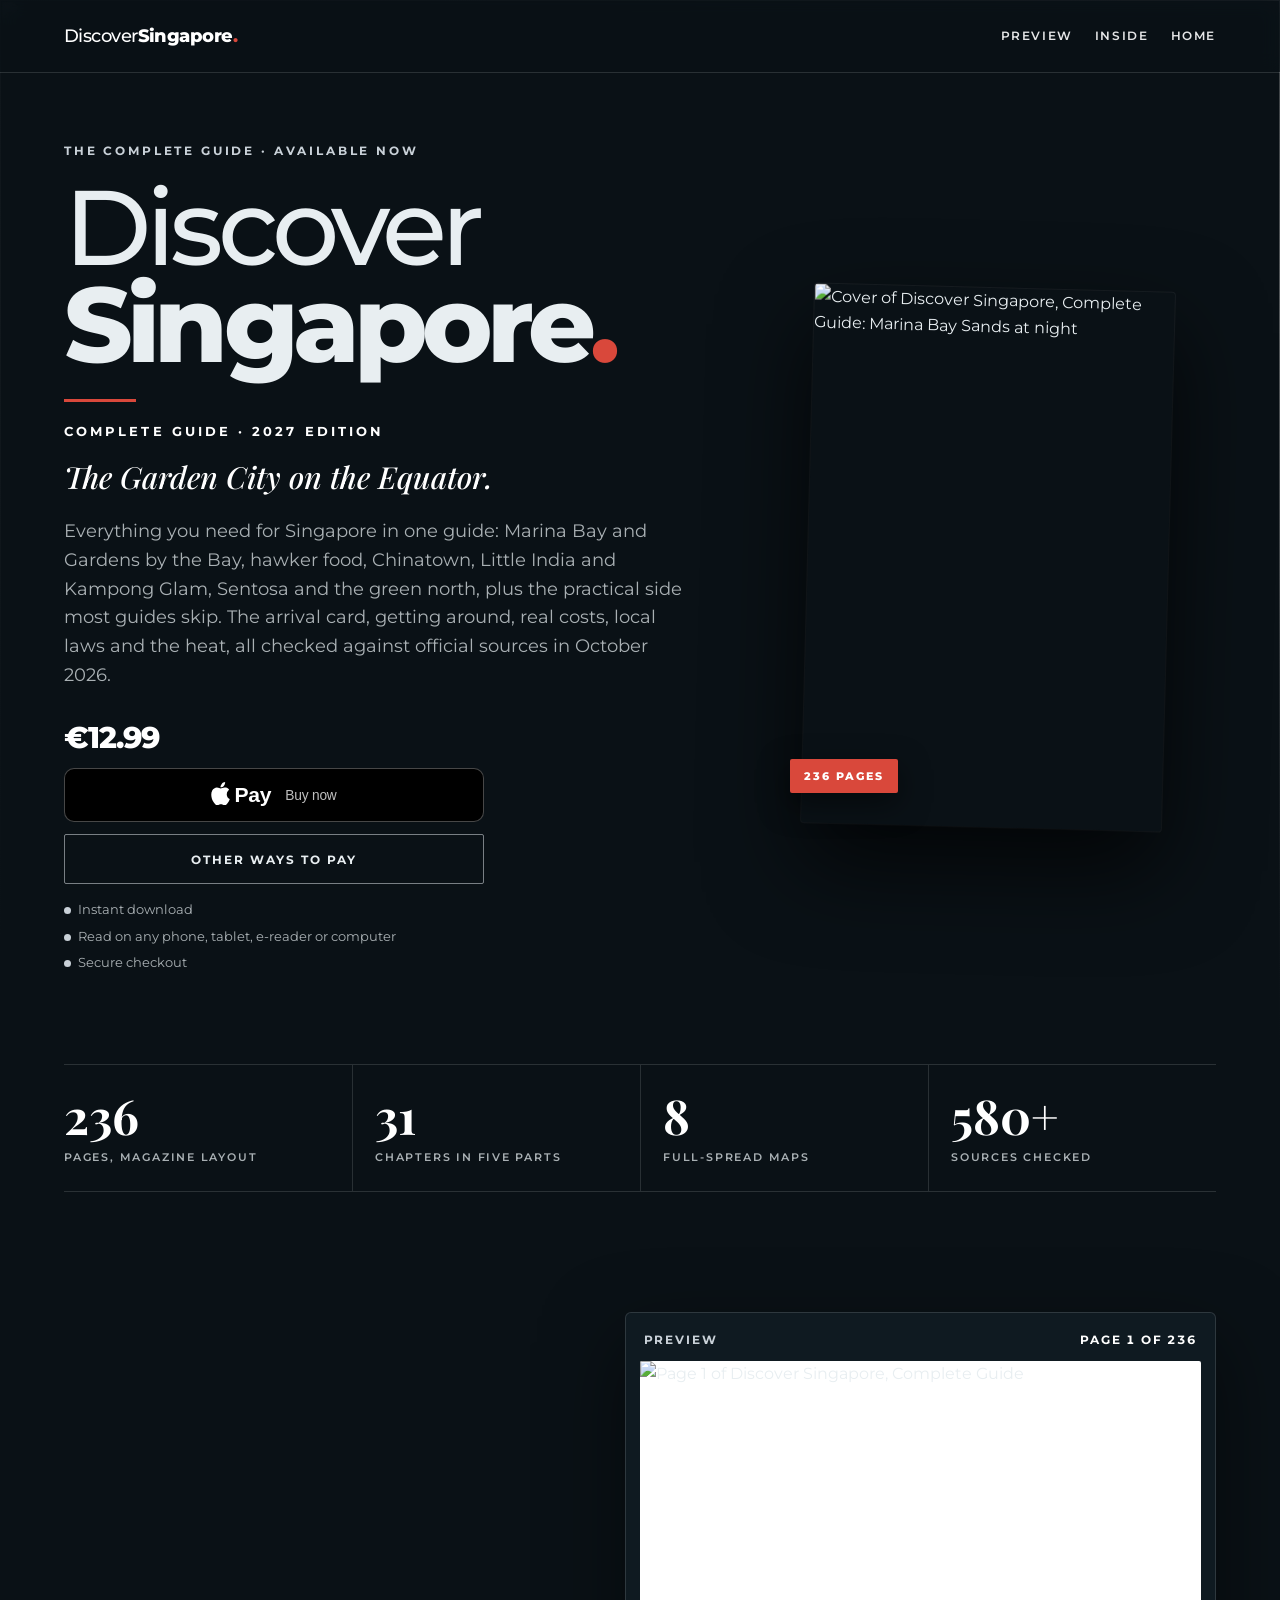
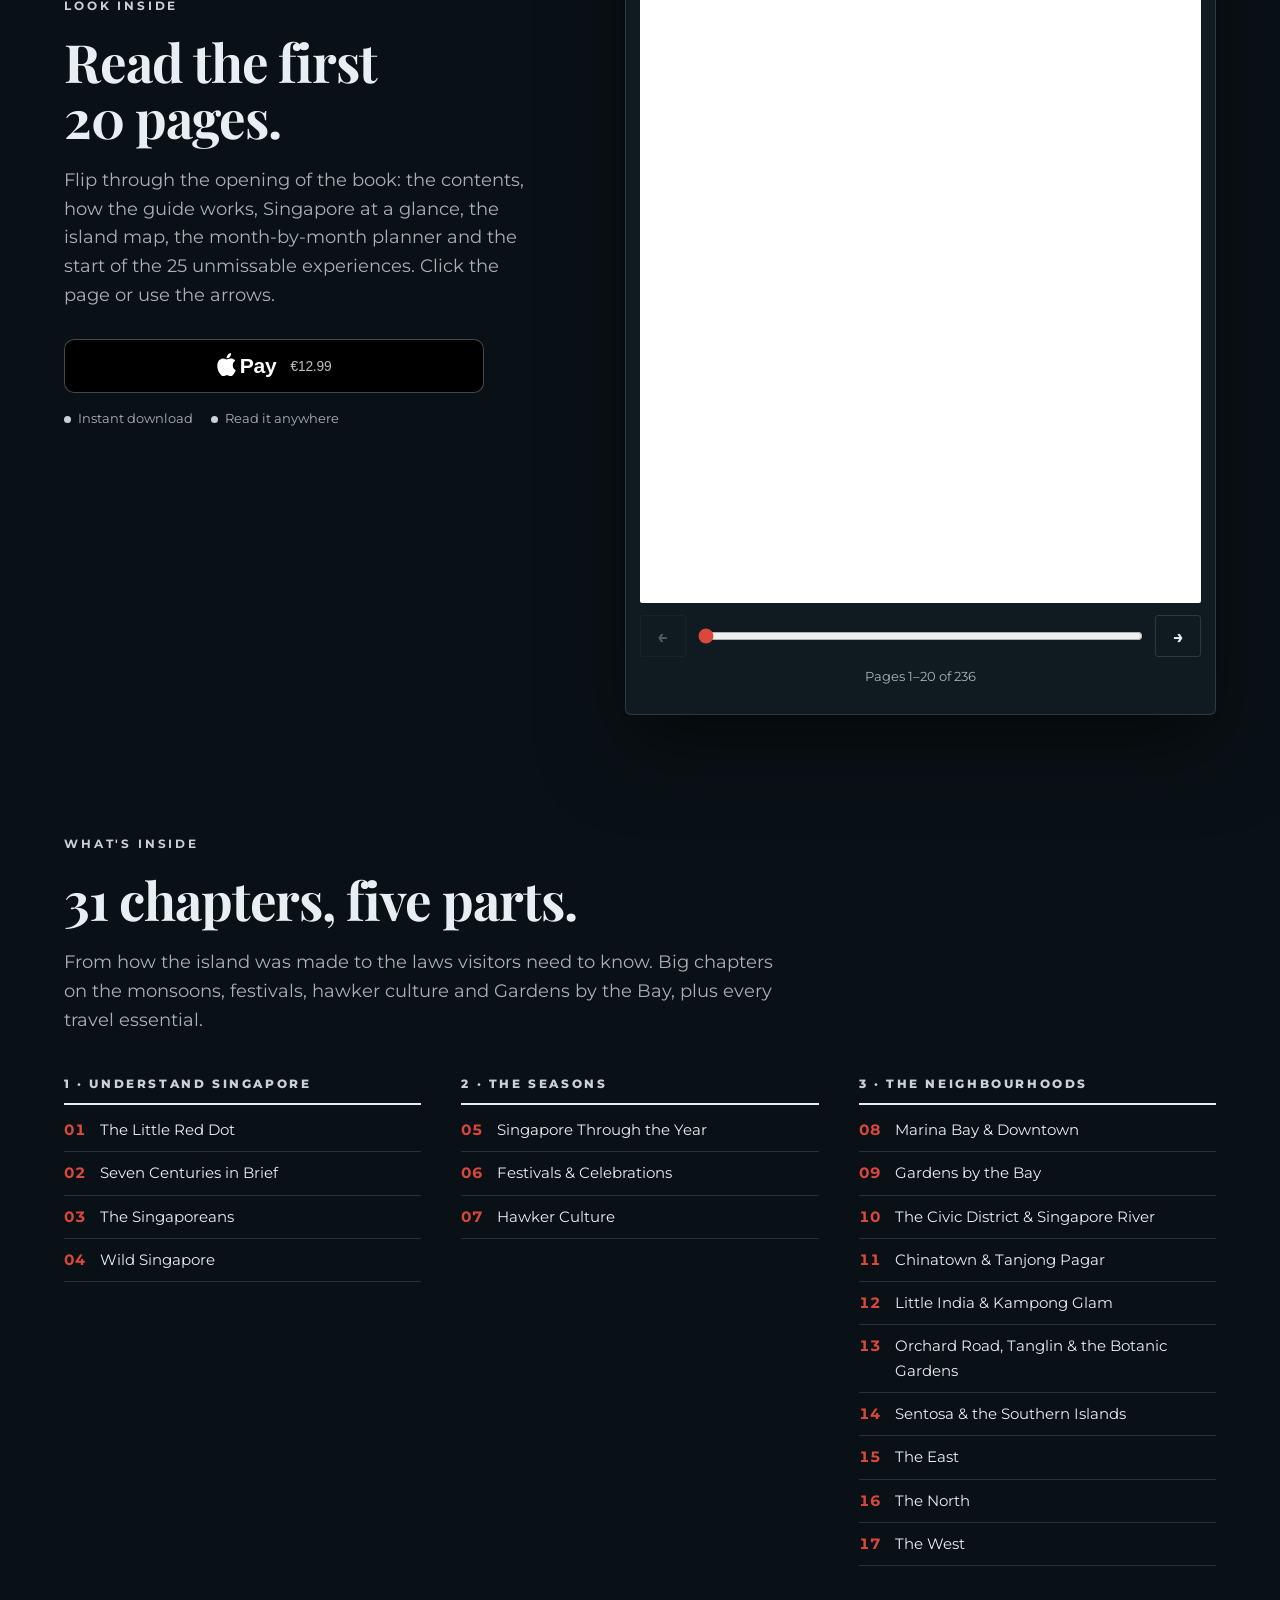
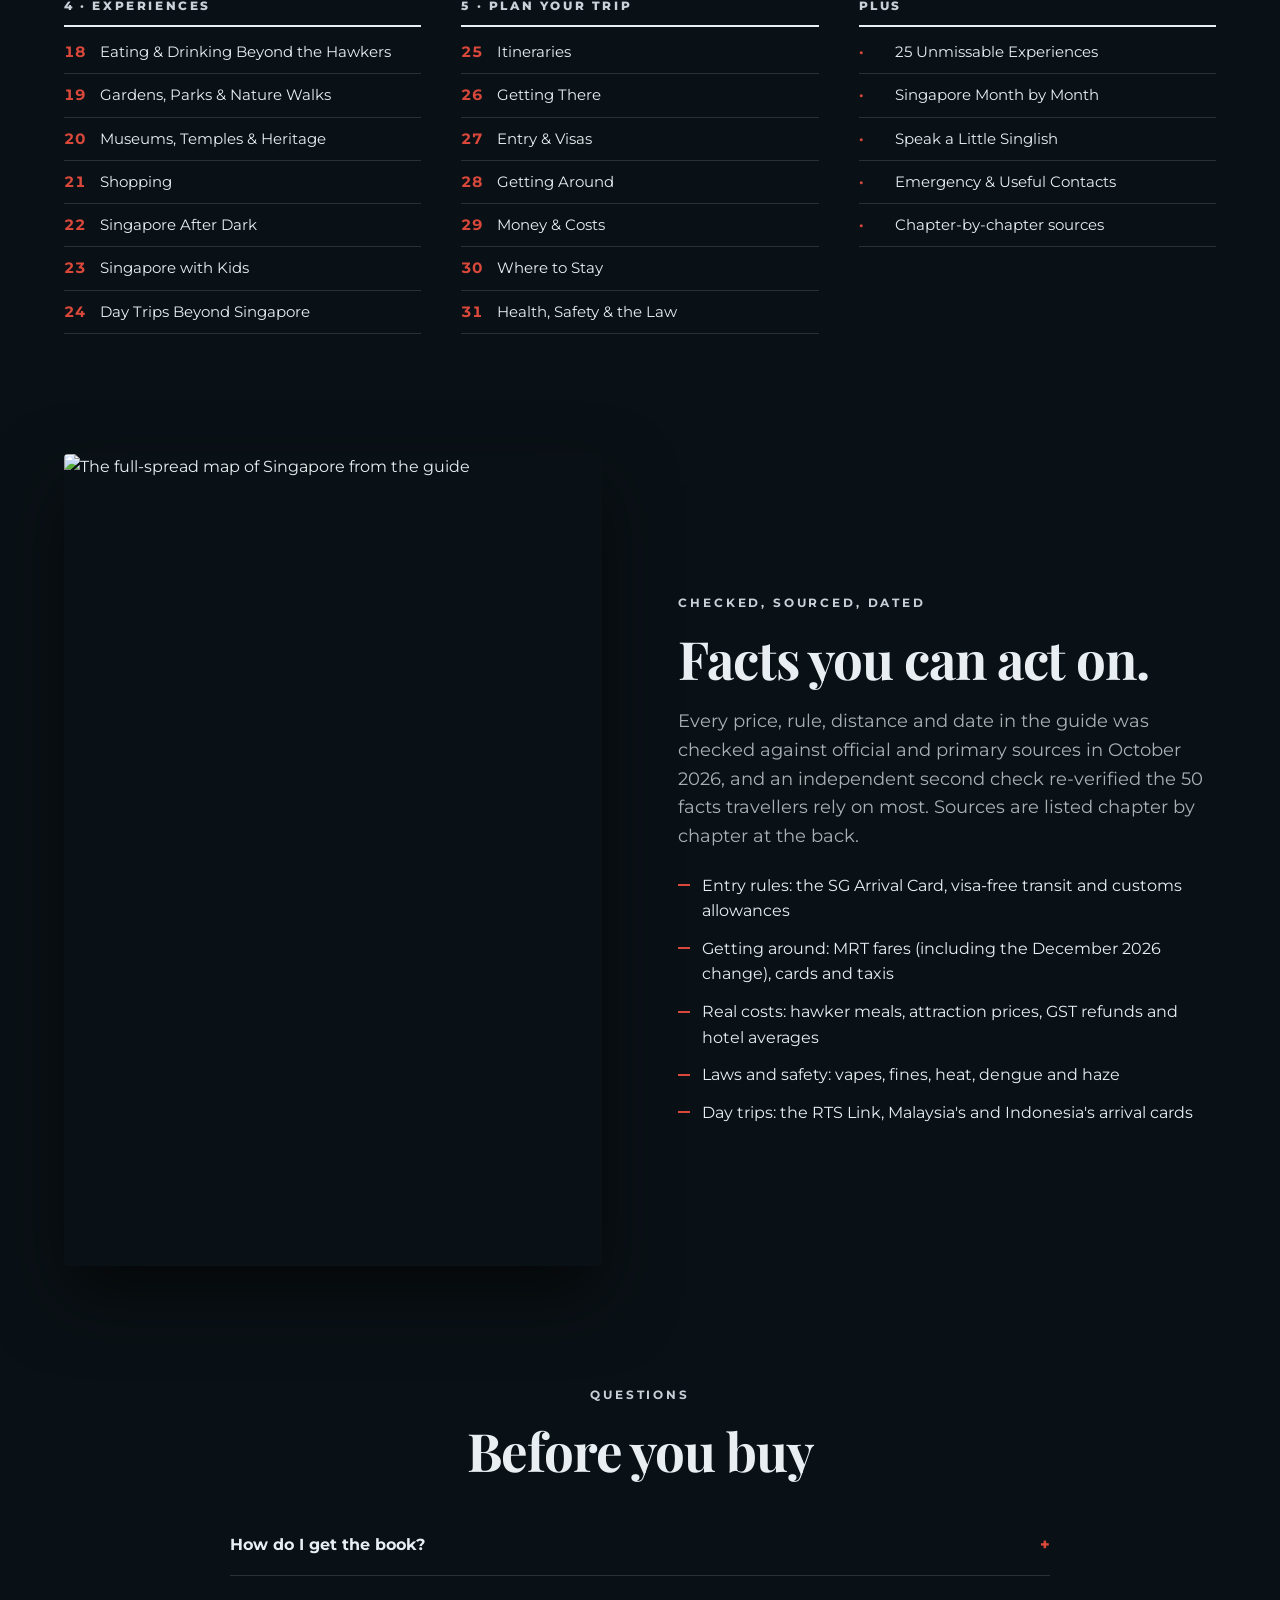
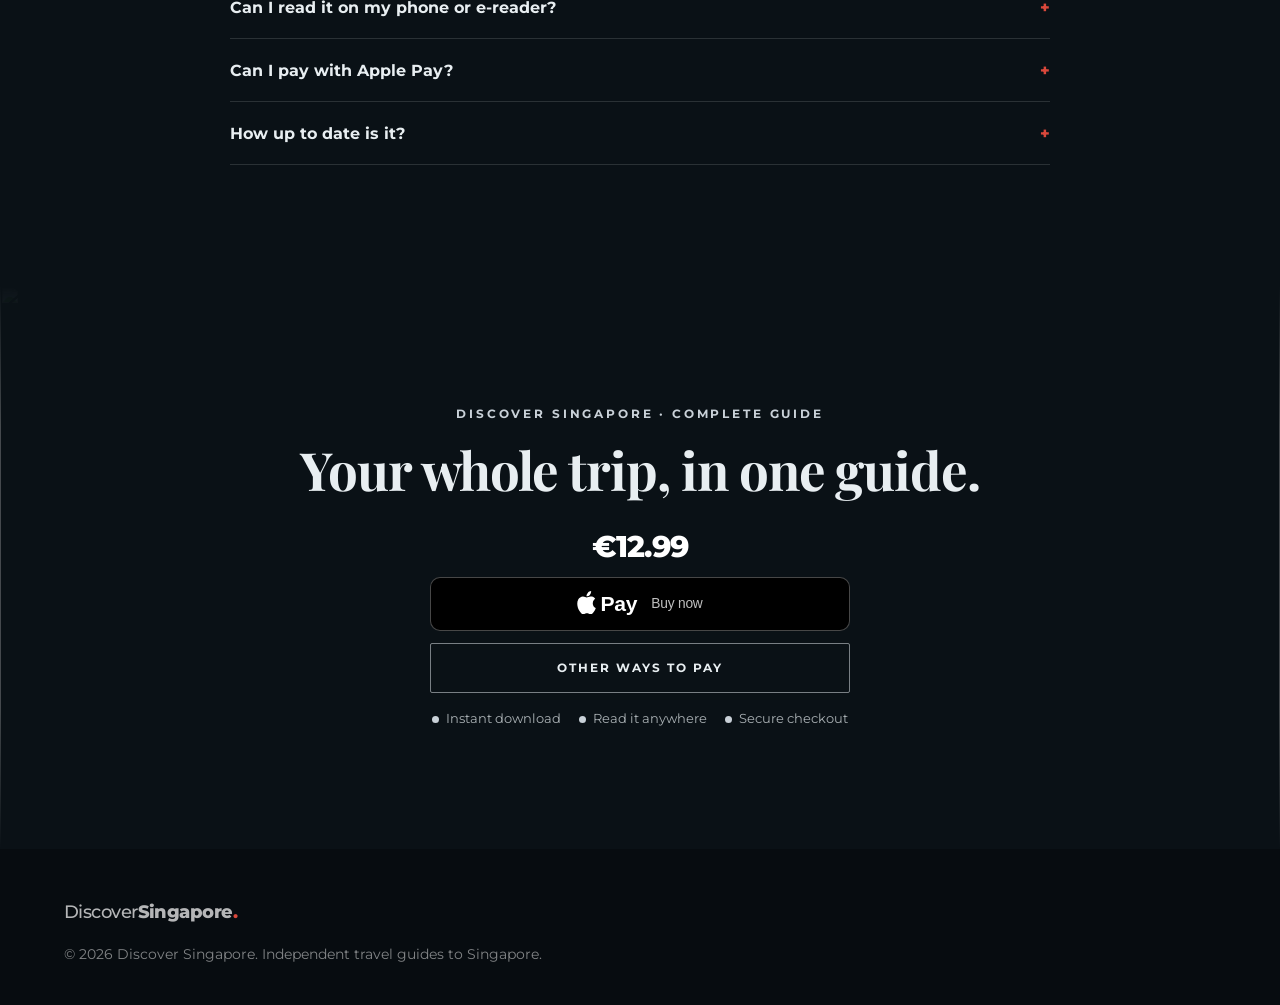
==== complete-guide.html @ ff544fe8 "Launch the complete guide: book page, checkout links, homepage Available now" ====
<!doctype html>
<html lang="en">
<head>
<meta charset="utf-8">
<meta name="viewport" content="width=device-width, initial-scale=1, viewport-fit=cover">
<title>Discover Singapore Complete Guide</title>
<meta name="description" content="Discover Singapore, the Complete Guide (2027 Edition): 236 pages, 31 chapters and 8 full-spread maps, fact-checked against official sources. Instant download.">
<link rel="canonical" href="https://discoversingapore.org/complete-guide.html">
<meta property="og:title" content="Discover Singapore · The Complete Guide 2027">
<meta property="og:description" content="236 pages, 31 chapters, 8 full-spread maps. Fact-checked against official sources. Instant download.">
<meta property="og:image" content="https://discoversingapore.org/assets/img/cover-guide-900.jpg">
<link href="https://fonts.googleapis.com/css2?family=Montserrat:wght@400;500;600;700;800&amp;family=Playfair+Display:ital,wght@0,600;0,700;1,500&amp;display=swap" rel="stylesheet">
<style>
/* Layout: one dark "basalt night" page. Hero = faded Vestrahorn dunes (the cover's world) with the
   book floating beside the pitch; then a page-turning preview window; then contents and facts. */
:root {
  color-scheme: dark;
  --night: #0a1116;
  --night-2: #0f1a21;
  --frost: #e8eef1;
  --mist: rgba(232, 238, 241, 0.72);
  --line: rgba(232, 238, 241, 0.14);
  --red: #d9483b;
  --glacier: #c9d1d8;
  --white: #fff;
  --black: #000;
  --sans: "Montserrat", system-ui, -apple-system, "Segoe UI", Roboto, sans-serif;
  --serif: "Playfair Display", Georgia, "Times New Roman", serif;
  --header-h: 72px;
}
*, *::before, *::after { box-sizing: border-box; }
[hidden] { display: none !important; }
html { scroll-behavior: smooth; scroll-padding-top: var(--header-h); -webkit-text-size-adjust: 100%; }
body { margin: 0; font-family: var(--sans); color: var(--frost); background: var(--night); line-height: 1.6; -webkit-font-smoothing: antialiased; }
img { display: block; max-width: 100%; height: auto; }
a { color: inherit; }
h1, h2, h3 { margin: 0; line-height: 1.06; letter-spacing: -0.02em; text-wrap: balance; }
p { margin: 0 0 1em; }
.container { width: 100%; max-width: 1200px; margin: 0 auto; padding-left: max(24px, env(safe-area-inset-left, 0px)); padding-right: max(24px, env(safe-area-inset-right, 0px)); }
.eyebrow { font-size: 0.74rem; font-weight: 700; letter-spacing: 0.24em; text-transform: uppercase; color: var(--glacier); margin-bottom: 18px; }
.lead { font-size: clamp(1.02rem, 1.4vw, 1.16rem); color: var(--mist); max-width: 60ch; }
h2 { font-family: var(--serif); font-weight: 700; font-size: clamp(2rem, 4.4vw, 3.3rem); margin-bottom: 20px; }
:focus-visible { outline: 3px solid var(--glacier); outline-offset: 3px; }

/* Header */
.site-header { position: fixed; inset: 0 0 auto 0; z-index: 50; height: calc(var(--header-h) + env(safe-area-inset-top, 0px)); padding-top: env(safe-area-inset-top, 0px); display: flex; align-items: center; color: var(--white); background: rgba(10, 17, 22, 0.55); backdrop-filter: blur(10px); box-shadow: 0 1px 0 var(--line); }
.header-inner { display: flex; align-items: center; justify-content: space-between; gap: 18px; }
.logo { text-decoration: none; font-weight: 500; font-size: 1.15rem; letter-spacing: -0.03em; white-space: nowrap; }
.logo b { font-weight: 800; } .logo i { font-style: normal; color: var(--red); font-weight: 800; }
.top-nav { display: flex; align-items: center; gap: 22px; font-size: 0.72rem; font-weight: 600; letter-spacing: 0.14em; text-transform: uppercase; }
.top-nav a { text-decoration: none; opacity: 0.9; }
.top-nav a:hover { opacity: 1; text-decoration: underline; text-underline-offset: 6px; }

/* Buttons */
.buy { display: grid; gap: 12px; max-width: 420px; margin-top: 30px; }
.applepay { display: flex; align-items: center; justify-content: center; gap: 4px; height: 54px; border-radius: 10px; background: var(--black); color: var(--white); text-decoration: none; font: 600 1.32rem -apple-system, BlinkMacSystemFont, "SF Pro Display", "Helvetica Neue", Arial, sans-serif; letter-spacing: -0.01em; border: 1px solid rgba(255, 255, 255, 0.28); transition: transform 0.15s, border-color 0.2s; }
.applepay:hover { transform: translateY(-1px); border-color: rgba(255, 255, 255, 0.6); }
.applepay svg { width: 19px; height: 23px; margin-top: -3px; fill: currentColor; }
.applepay small { font-size: 0.86rem; font-weight: 500; opacity: 0.75; margin-left: 10px; }
.btn { display: flex; align-items: center; justify-content: center; gap: 10px; min-height: 50px; padding: 12px 22px; border-radius: 2px; font: 700 0.78rem var(--sans); letter-spacing: 0.16em; text-transform: uppercase; text-decoration: none; border: 1px solid transparent; cursor: pointer; transition: background 0.2s, color 0.2s, border-color 0.2s; }
.btn.primary { background: var(--frost); color: var(--night); }
.btn.primary:hover { background: var(--white); }
.btn.outline { border-color: rgba(232, 238, 241, 0.5); color: var(--frost); background: transparent; }
.btn.outline:hover { background: var(--frost); color: var(--night); }
.price { font: 800 1.9rem var(--sans); letter-spacing: -0.03em; color: var(--white); }
.price s { font-size: 0.5em; opacity: 0.5; font-weight: 600; margin-left: 8px; }
.assure { list-style: none; margin: 4px 0 0; padding: 0; display: flex; flex-wrap: wrap; gap: 6px 18px; font-size: 0.8rem; color: var(--mist); }
.assure li { display: flex; align-items: center; gap: 7px; }
.assure li::before { content: ""; width: 7px; height: 7px; border-radius: 50%; background: var(--glacier); }

/* Hero: the dune photo fades into the night */
.hero { position: relative; overflow: hidden; padding-block: calc(var(--header-h) + 70px) 90px; }
.hero-bg { position: absolute; inset: 0; width: 100%; height: 100%; object-fit: cover; object-position: 50% 60%; opacity: 0.55; -webkit-mask-image: linear-gradient(180deg, #000 0%, #000 55%, transparent 100%); mask-image: linear-gradient(180deg, #000 0%, #000 55%, transparent 100%); }
.hero-shade { position: absolute; inset: 0; background: linear-gradient(90deg, rgba(10, 17, 22, 0.92) 0%, rgba(10, 17, 22, 0.6) 48%, rgba(10, 17, 22, 0.25) 100%), linear-gradient(180deg, rgba(10, 17, 22, 0.4) 0%, transparent 30%, var(--night) 100%); }
.hero-grid { position: relative; display: grid; grid-template-columns: minmax(0, 1.15fr) minmax(0, 0.85fr); gap: clamp(32px, 6vw, 90px); align-items: center; }
.hero h1 { font-size: clamp(3rem, 8.5vw, 6.6rem); font-weight: 500; letter-spacing: -0.055em; line-height: 0.92; }
.hero h1 b { font-weight: 800; display: block; }
.hero h1 i { font-style: normal; color: var(--red); }
.rule { display: block; width: 72px; height: 3px; background: var(--red); margin: 26px 0 20px; }
.edition { font-size: 0.8rem; font-weight: 700; letter-spacing: 0.24em; text-transform: uppercase; color: var(--white); margin-bottom: 10px; }
.hero-sub { font-family: var(--serif); font-style: italic; font-weight: 500; font-size: clamp(1.3rem, 2.6vw, 1.9rem); color: var(--white); margin-bottom: 16px; }
.hero-cover { position: relative; justify-self: center; width: min(360px, 100%); }
.hero-cover img { width: 100%; border-radius: 3px; box-shadow: 0 40px 90px rgba(0, 0, 0, 0.7), 0 0 0 1px rgba(255, 255, 255, 0.06); transform: rotate(1.5deg); }
.hero-cover .badge { position: absolute; left: -18px; bottom: 34px; background: var(--red); color: var(--white); font: 800 0.7rem var(--sans); letter-spacing: 0.18em; text-transform: uppercase; padding: 10px 14px; border-radius: 2px; box-shadow: 0 10px 30px rgba(0, 0, 0, 0.5); }

/* Facts band */
.facts { display: grid; grid-template-columns: repeat(4, minmax(0, 1fr)); border-top: 1px solid var(--line); border-bottom: 1px solid var(--line); }
.facts > div { padding: 26px 22px 24px 0; }
.facts > div + div { padding-left: 22px; border-left: 1px solid var(--line); }
.facts strong { display: block; font-family: var(--serif); font-size: clamp(2rem, 4vw, 3rem); font-weight: 700; color: var(--white); line-height: 1; font-variant-numeric: tabular-nums; }
.facts span { display: block; margin-top: 10px; font-size: 0.7rem; font-weight: 600; letter-spacing: 0.16em; text-transform: uppercase; color: var(--mist); }

/* Preview window */
.section { padding-block: clamp(72px, 10vw, 120px); }
.preview-wrap { display: grid; grid-template-columns: minmax(0, 0.9fr) minmax(0, 1.1fr); gap: clamp(32px, 6vw, 80px); align-items: center; }
.viewer { background: var(--night-2); border: 1px solid var(--line); border-radius: 6px; padding: 14px; box-shadow: 0 30px 80px rgba(0, 0, 0, 0.5); }
.viewer-bar { display: flex; align-items: center; justify-content: space-between; gap: 12px; padding: 4px 4px 12px; font-size: 0.72rem; font-weight: 700; letter-spacing: 0.16em; text-transform: uppercase; color: var(--mist); }
.viewer-bar output { color: var(--white); font-variant-numeric: tabular-nums; }
.viewer-bar .tag { color: var(--glacier); }
.stage { position: relative; aspect-ratio: 2 / 3; max-width: 100%; background: #fff; border-radius: 2px; overflow: hidden; cursor: pointer; user-select: none; }
.stage img { position: absolute; inset: 0; width: 100%; height: 100%; object-fit: contain; transition: opacity 0.25s; }
.stage .end { position: absolute; inset: 0; display: grid; place-content: center; gap: 14px; padding: 28px; text-align: center; background: linear-gradient(180deg, rgba(10, 17, 22, 0.88), rgba(10, 17, 22, 0.97)); color: var(--frost); }
.stage .end h3 { font-family: var(--serif); font-size: 1.7rem; font-weight: 700; }
.stage .end p { color: var(--mist); margin: 0; font-size: 0.95rem; }
.stage .end .applepay { width: 100%; max-width: 320px; margin: 6px auto 0; }
.viewer-ctrl { display: flex; align-items: center; gap: 10px; padding-top: 12px; }
.viewer-ctrl button { flex: 0 0 auto; width: 46px; height: 42px; border-radius: 3px; border: 1px solid var(--line); background: transparent; color: var(--frost); font: 700 1.1rem var(--sans); cursor: pointer; }
.viewer-ctrl button:hover:not(:disabled) { background: rgba(255, 255, 255, 0.08); }
.viewer-ctrl button:disabled { opacity: 0.3; cursor: default; }
.viewer-ctrl input[type=range] { flex: 1; min-width: 0; accent-color: var(--red); }
.preview-note { font-size: 0.8rem; color: var(--mist); margin-top: 10px; text-align: center; }

/* Contents */
.parts { display: grid; grid-template-columns: repeat(auto-fit, minmax(min(100%, 260px), 1fr)); gap: 34px 40px; margin-top: 44px; }
.part h3 { font-size: 0.74rem; font-weight: 800; letter-spacing: 0.22em; text-transform: uppercase; color: var(--glacier); padding-bottom: 12px; border-bottom: 2px solid var(--frost); margin-bottom: 4px; }
.part ol { list-style: none; margin: 0; padding: 0; }
.part li { display: flex; gap: 14px; padding: 9px 0; border-bottom: 1px solid var(--line); font-size: 0.95rem; }
.part li b { width: 22px; flex: none; color: var(--red); font-variant-numeric: tabular-nums; }

/* Split feature */
.split { display: grid; grid-template-columns: minmax(0, 1fr) minmax(0, 1fr); gap: clamp(32px, 6vw, 80px); align-items: center; }
.ticks { list-style: none; margin: 22px 0 0; padding: 0; display: grid; gap: 12px; }
.ticks li { position: relative; padding-left: 24px; }
.ticks li::before { content: ""; position: absolute; left: 0; top: 0.72em; width: 12px; height: 2px; background: var(--red); }
.maps-img { border-radius: 4px; box-shadow: 0 30px 70px rgba(0, 0, 0, 0.55); }

/* FAQ */
.faq { max-width: 820px; margin: 34px auto 0; }
.faq details { border-bottom: 1px solid var(--line); padding: 18px 0; }
.faq summary { cursor: pointer; font-weight: 700; font-size: 1.02rem; list-style: none; display: flex; justify-content: space-between; gap: 16px; }
.faq summary::after { content: "+"; color: var(--red); font-weight: 800; }
.faq details[open] summary::after { content: "–"; }
.faq p { margin: 12px 0 0; color: var(--mist); }

/* Final CTA */
.final { position: relative; overflow: hidden; text-align: center; }
.final .bgimg { position: absolute; inset: 0; width: 100%; height: 100%; object-fit: cover; opacity: 0.32; -webkit-mask-image: linear-gradient(180deg, transparent 0, #000 25%, #000 75%, transparent 100%); mask-image: linear-gradient(180deg, transparent 0, #000 25%, #000 75%, transparent 100%); }
.final .container { position: relative; }
.final .buy { margin-left: auto; margin-right: auto; }
.final .assure { justify-content: center; }

.site-footer { background: #070c10; color: rgba(255, 255, 255, 0.7); padding-block: 48px 40px; font-size: 0.86rem; }
.site-footer .container { display: grid; gap: 16px; }
.site-footer p { margin: 0; opacity: 0.7; }
.center { text-align: center; }
.center .lead { margin-left: auto; margin-right: auto; }

@media (max-width: 900px) {
  .hero-grid, .preview-wrap, .split { grid-template-columns: 1fr; }
  .hero-cover { order: -1; width: min(260px, 70%); }
  .facts { grid-template-columns: repeat(2, minmax(0, 1fr)); }
  .facts > div:nth-child(3) { padding-left: 0; border-left: 0; }
  .facts > div:nth-child(n+3) { border-top: 1px solid var(--line); }
  .top-nav .hide-sm { display: none; }
}
@media (max-width: 480px) {
  .hero h1 { font-size: 3rem; }
  .applepay small { display: none; }
  .hero-cover .badge { left: -8px; }
}
@media (prefers-reduced-motion: reduce) { html { scroll-behavior: auto; } .applepay, .btn, .stage img { transition: none; } }
</style>
</head>
<body>

<header class="site-header">
  <div class="container header-inner">
    <a class="logo" href="index.html">Discover<b>Singapore</b><i>.</i></a>
    <nav class="top-nav" aria-label="Main">
      <a class="hide-sm" href="#preview">Preview</a>
      <a class="hide-sm" href="#inside">Inside</a>
      <a href="index.html">Home</a>
    </nav>
  </div>
</header>

<main>
  <section class="hero">
    <img class="hero-bg" src="assets/img/hero-skyline-night-1800.jpg" srcset="assets/img/hero-skyline-night-800.jpg 800w, assets/img/hero-skyline-night-1800.jpg 1800w" sizes="100vw" alt="" width="1800" height="1200" fetchpriority="high">
    <div class="hero-shade"></div>
    <div class="container hero-grid">
      <div>
        <p class="eyebrow">The complete guide · Available now</p>
        <h1>Discover <b>Singapore<i>.</i></b></h1>
        <span class="rule"></span>
        <p class="edition">Complete Guide · 2027 Edition</p>
        <p class="hero-sub">The Garden City on the Equator.</p>
        <p class="lead">Everything you need for Singapore in one guide: Marina Bay and Gardens by the Bay, hawker food, Chinatown, Little India and Kampong Glam, Sentosa and the green north, plus the practical side most guides skip. The arrival card, getting around, real costs, local laws and the heat, all checked against official sources in October 2026.</p>
        <div class="buy">
          <div class="price">€12.99</div>
          <a class="applepay" href="https://discover.lemonsqueezy.com/checkout/buy/9058f1b1-a17e-441c-a1f4-b1c349d2bf18" target="_blank" rel="noopener" aria-label="Buy with Apple Pay, €12.99"><svg viewBox="0 0 17 20" aria-hidden="true"><path d="M14.1 10.6c0-2.6 2.1-3.8 2.2-3.9-1.2-1.8-3.1-2-3.7-2-1.6-.2-3.1.9-3.9.9-.8 0-2-.9-3.4-.9C3.6 4.8 2 5.8 1.1 7.4c-1.8 3.2-.5 7.9 1.3 10.5.9 1.3 1.9 2.7 3.2 2.6 1.3-.1 1.8-.8 3.3-.8 1.6 0 2 .8 3.4.8 1.4 0 2.3-1.3 3.1-2.6 1-1.5 1.4-2.9 1.4-3-.1 0-2.7-1-2.7-4.3zM11.6 3c.7-.9 1.2-2 1-3.2-1 0-2.3.7-3 1.6-.7.8-1.2 2-1.1 3.1 1.2.1 2.3-.6 3.1-1.5z"/></svg>Pay<small>Buy now</small></a>
          <a class="btn outline" href="https://discover.lemonsqueezy.com/checkout/buy/9058f1b1-a17e-441c-a1f4-b1c349d2bf18" target="_blank" rel="noopener">Other ways to pay</a>
          <ul class="assure"><li>Instant download</li><li>Read on any phone, tablet, e-reader or computer</li><li>Secure checkout</li></ul>
        </div>
      </div>
      <div class="hero-cover">
        <img src="assets/img/cover-guide-900.jpg" srcset="assets/img/cover-guide-500.jpg 500w, assets/img/cover-guide-900.jpg 900w" sizes="(min-width: 900px) 360px, 70vw" alt="Cover of Discover Singapore, Complete Guide: Marina Bay Sands at night" width="900" height="1348">
        <span class="badge">236 pages</span>
      </div>
    </div>
  </section>

  <section class="container">
    <div class="facts">
      <div><strong>236</strong><span>pages, magazine layout</span></div>
      <div><strong>31</strong><span>chapters in five parts</span></div>
      <div><strong>8</strong><span>full-spread maps</span></div>
      <div><strong>580+</strong><span>sources checked</span></div>
    </div>
  </section>

  <section class="section" id="preview">
    <div class="container preview-wrap">
      <div>
        <p class="eyebrow">Look inside</p>
        <h2>Read the first 20 pages.</h2>
        <p class="lead">Flip through the opening of the book: the contents, how the guide works, Singapore at a glance, the island map, the month-by-month planner and the start of the 25 unmissable experiences. Click the page or use the arrows.</p>
        <div class="buy">
          <a class="applepay" href="https://discover.lemonsqueezy.com/checkout/buy/9058f1b1-a17e-441c-a1f4-b1c349d2bf18" target="_blank" rel="noopener" aria-label="Buy with Apple Pay, €12.99"><svg viewBox="0 0 17 20" aria-hidden="true"><path d="M14.1 10.6c0-2.6 2.1-3.8 2.2-3.9-1.2-1.8-3.1-2-3.7-2-1.6-.2-3.1.9-3.9.9-.8 0-2-.9-3.4-.9C3.6 4.8 2 5.8 1.1 7.4c-1.8 3.2-.5 7.9 1.3 10.5.9 1.3 1.9 2.7 3.2 2.6 1.3-.1 1.8-.8 3.3-.8 1.6 0 2 .8 3.4.8 1.4 0 2.3-1.3 3.1-2.6 1-1.5 1.4-2.9 1.4-3-.1 0-2.7-1-2.7-4.3zM11.6 3c.7-.9 1.2-2 1-3.2-1 0-2.3.7-3 1.6-.7.8-1.2 2-1.1 3.1 1.2.1 2.3-.6 3.1-1.5z"/></svg>Pay<small>€12.99</small></a>
          <ul class="assure"><li>Instant download</li><li>Read it anywhere</li></ul>
        </div>
      </div>
      <div class="viewer" aria-label="Book preview">
        <div class="viewer-bar"><span class="tag">Preview</span><output id="pvCount" aria-live="polite">Page 1 of 236</output></div>
        <div class="stage" id="pvStage" title="Click to turn the page">
          <img id="pvImg" src="assets/img/preview/p01.jpg" alt="Page 1 of Discover Singapore, Complete Guide" width="900" height="1359">
          <div class="end" id="pvEnd" hidden>
            <h3>That's the preview.</h3>
            <p>216 more pages: 31 chapters, 8 maps and every practical detail for your trip.</p>
            <a class="applepay" href="https://discover.lemonsqueezy.com/checkout/buy/9058f1b1-a17e-441c-a1f4-b1c349d2bf18" target="_blank" rel="noopener" aria-label="Buy with Apple Pay, €12.99"><svg viewBox="0 0 17 20" aria-hidden="true"><path d="M14.1 10.6c0-2.6 2.1-3.8 2.2-3.9-1.2-1.8-3.1-2-3.7-2-1.6-.2-3.1.9-3.9.9-.8 0-2-.9-3.4-.9C3.6 4.8 2 5.8 1.1 7.4c-1.8 3.2-.5 7.9 1.3 10.5.9 1.3 1.9 2.7 3.2 2.6 1.3-.1 1.8-.8 3.3-.8 1.6 0 2 .8 3.4.8 1.4 0 2.3-1.3 3.1-2.6 1-1.5 1.4-2.9 1.4-3-.1 0-2.7-1-2.7-4.3zM11.6 3c.7-.9 1.2-2 1-3.2-1 0-2.3.7-3 1.6-.7.8-1.2 2-1.1 3.1 1.2.1 2.3-.6 3.1-1.5z"/></svg>Pay<small>€12.99</small></a>
            <p>Instant download · read it anywhere</p>
          </div>
        </div>
        <div class="viewer-ctrl">
          <button id="pvPrev" type="button" aria-label="Previous page">←</button>
          <input id="pvRange" type="range" min="1" max="21" value="1" aria-label="Go to page">
          <button id="pvNext" type="button" aria-label="Next page">→</button>
        </div>
        <p class="preview-note">Pages 1–20 of 236</p>
      </div>
    </div>
  </section>

  <section class="section" id="inside" style="padding-top:0">
    <div class="container">
      <p class="eyebrow">What's inside</p>
      <h2>31 chapters, five parts.</h2>
      <p class="lead">From how the island was made to the laws visitors need to know. Big chapters on the monsoons, festivals, hawker culture and Gardens by the Bay, plus every travel essential.</p>
      <div class="parts">
        <div class="part"><h3>1 · Understand Singapore</h3><ol><li><b>01</b>The Little Red Dot</li><li><b>02</b>Seven Centuries in Brief</li><li><b>03</b>The Singaporeans</li><li><b>04</b>Wild Singapore</li></ol></div>
        <div class="part"><h3>2 · The Seasons</h3><ol><li><b>05</b>Singapore Through the Year</li><li><b>06</b>Festivals &amp; Celebrations</li><li><b>07</b>Hawker Culture</li></ol></div>
        <div class="part"><h3>3 · The Neighbourhoods</h3><ol><li><b>08</b>Marina Bay &amp; Downtown</li><li><b>09</b>Gardens by the Bay</li><li><b>10</b>The Civic District &amp; Singapore River</li><li><b>11</b>Chinatown &amp; Tanjong Pagar</li><li><b>12</b>Little India &amp; Kampong Glam</li><li><b>13</b>Orchard Road, Tanglin &amp; the Botanic Gardens</li><li><b>14</b>Sentosa &amp; the Southern Islands</li><li><b>15</b>The East</li><li><b>16</b>The North</li><li><b>17</b>The West</li></ol></div>
        <div class="part"><h3>4 · Experiences</h3><ol><li><b>18</b>Eating &amp; Drinking Beyond the Hawkers</li><li><b>19</b>Gardens, Parks &amp; Nature Walks</li><li><b>20</b>Museums, Temples &amp; Heritage</li><li><b>21</b>Shopping</li><li><b>22</b>Singapore After Dark</li><li><b>23</b>Singapore with Kids</li><li><b>24</b>Day Trips Beyond Singapore</li></ol></div>
        <div class="part"><h3>5 · Plan Your Trip</h3><ol><li><b>25</b>Itineraries</li><li><b>26</b>Getting There</li><li><b>27</b>Entry &amp; Visas</li><li><b>28</b>Getting Around</li><li><b>29</b>Money &amp; Costs</li><li><b>30</b>Where to Stay</li><li><b>31</b>Health, Safety &amp; the Law</li></ol></div>
        <div class="part"><h3>Plus</h3><ol><li><b>·</b>25 Unmissable Experiences</li><li><b>·</b>Singapore Month by Month</li><li><b>·</b>Speak a Little Singlish</li><li><b>·</b>Emergency &amp; Useful Contacts</li><li><b>·</b>Chapter-by-chapter sources</li></ol></div>
      </div>
    </div>
  </section>

  <section class="section" style="padding-top:0">
    <div class="container split">
      <img class="maps-img" src="assets/img/preview/p08.jpg" alt="The full-spread map of Singapore from the guide" width="900" height="1359" loading="lazy" decoding="async">
      <div>
        <p class="eyebrow">Checked, sourced, dated</p>
        <h2>Facts you can act on.</h2>
        <p class="lead">Every price, rule, distance and date in the guide was checked against official and primary sources in October 2026, and an independent second check re-verified the 50 facts travellers rely on most. Sources are listed chapter by chapter at the back.</p>
        <ul class="ticks">
          <li>Entry rules: the SG Arrival Card, visa-free transit and customs allowances</li>
          <li>Getting around: MRT fares (including the December 2026 change), cards and taxis</li>
          <li>Real costs: hawker meals, attraction prices, GST refunds and hotel averages</li>
          <li>Laws and safety: vapes, fines, heat, dengue and haze</li>
          <li>Day trips: the RTS Link, Malaysia's and Indonesia's arrival cards</li>
        </ul>
      </div>
    </div>
  </section>

  <section class="section" style="padding-top:0">
    <div class="container">
      <p class="eyebrow center">Questions</p>
      <h2 class="center">Before you buy</h2>
      <div class="faq">
        <details><summary>How do I get the book?</summary><p>Right after checkout you get a download link on screen and by email. You can download it straight away.</p></details>
        <details><summary>Can I read it on my phone or e-reader?</summary><p>Yes. You get the full magazine layout for tablets and computers, and an easy-reading version that adjusts to any screen, including phones, Kindle, Kobo and Apple Books.</p></details>
        <details><summary>Can I pay with Apple Pay?</summary><p>Yes. Apple Pay appears at checkout on supported devices. Cards and other payment methods are also accepted.</p></details>
        <details><summary>How up to date is it?</summary><p>This is the 2027 edition, with information checked in October 2026. Things that change often, like prices, opening hours and entry rules, are dated in the book and point you to the official site to re-check.</p></details>
      </div>
    </div>
  </section>

  <section class="section final">
    <img class="bgimg" src="assets/img/hero-skyline-night-1800.jpg" srcset="assets/img/hero-skyline-night-800.jpg 800w, assets/img/hero-skyline-night-1800.jpg 1800w" sizes="100vw" alt="" width="1800" height="1200" loading="lazy" decoding="async">
    <div class="container">
      <p class="eyebrow">Discover Singapore · Complete Guide</p>
      <h2>Your whole trip, in one guide.</h2>
      <div class="buy">
        <div class="price">€12.99</div>
        <a class="applepay" href="https://discover.lemonsqueezy.com/checkout/buy/9058f1b1-a17e-441c-a1f4-b1c349d2bf18" target="_blank" rel="noopener" aria-label="Buy with Apple Pay, €12.99"><svg viewBox="0 0 17 20" aria-hidden="true"><path d="M14.1 10.6c0-2.6 2.1-3.8 2.2-3.9-1.2-1.8-3.1-2-3.7-2-1.6-.2-3.1.9-3.9.9-.8 0-2-.9-3.4-.9C3.6 4.8 2 5.8 1.1 7.4c-1.8 3.2-.5 7.9 1.3 10.5.9 1.3 1.9 2.7 3.2 2.6 1.3-.1 1.8-.8 3.3-.8 1.6 0 2 .8 3.4.8 1.4 0 2.3-1.3 3.1-2.6 1-1.5 1.4-2.9 1.4-3-.1 0-2.7-1-2.7-4.3zM11.6 3c.7-.9 1.2-2 1-3.2-1 0-2.3.7-3 1.6-.7.8-1.2 2-1.1 3.1 1.2.1 2.3-.6 3.1-1.5z"/></svg>Pay<small>Buy now</small></a>
        <a class="btn outline" href="https://discover.lemonsqueezy.com/checkout/buy/9058f1b1-a17e-441c-a1f4-b1c349d2bf18" target="_blank" rel="noopener">Other ways to pay</a>
        <ul class="assure"><li>Instant download</li><li>Read it anywhere</li><li>Secure checkout</li></ul>
      </div>
    </div>
  </section>
</main>

<footer class="site-footer">
  <div class="container">
    <a class="logo" href="index.html">Discover<b>Singapore</b><i>.</i></a>
    <p>© 2026 Discover Singapore. Independent travel guides to Singapore.</p>
  </div>
</footer>

<script>
(function () {
  "use strict";
  var TOTAL = 236, PREVIEW = 20, page = 1;
  var img = document.getElementById("pvImg"), end = document.getElementById("pvEnd");
  var count = document.getElementById("pvCount"), range = document.getElementById("pvRange");
  var prev = document.getElementById("pvPrev"), next = document.getElementById("pvNext");
  var cache = {};
  function src(n) { return "assets/img/preview/p" + (n < 10 ? "0" : "") + n + ".jpg"; }
  function preload(n) { if (n >= 1 && n <= PREVIEW && !cache[n]) { cache[n] = new Image(); cache[n].src = src(n); } }
  function show(n) {
    page = Math.max(1, Math.min(PREVIEW + 1, n));
    var isEnd = page > PREVIEW;
    end.hidden = !isEnd;
    if (!isEnd) { img.src = src(page); img.alt = "Page " + page + " of Discover Singapore, Complete Guide"; }
    count.textContent = isEnd ? "Page 20 of " + TOTAL : "Page " + page + " of " + TOTAL;
    range.value = page;
    prev.disabled = page === 1;
    next.disabled = isEnd;
    preload(page + 1); preload(page + 2);
  }
  prev.addEventListener("click", function () { show(page - 1); });
  next.addEventListener("click", function () { show(page + 1); });
  range.addEventListener("input", function () { show(parseInt(range.value, 10)); });
  document.getElementById("pvStage").addEventListener("click", function (e) {
    if (e.target.closest("a")) return;
    var r = this.getBoundingClientRect();
    show(e.clientX - r.left < r.width / 3 ? page - 1 : page + 1);
  });
  document.addEventListener("keydown", function (e) {
    if (e.target.matches("input, textarea")) return;
    if (e.key === "ArrowRight") show(page + 1);
    if (e.key === "ArrowLeft") show(page - 1);
  });
  var sx = null;
  var stage = document.getElementById("pvStage");
  stage.addEventListener("touchstart", function (e) { sx = e.touches[0].clientX; }, { passive: true });
  stage.addEventListener("touchend", function (e) {
    if (sx === null) return;
    var dx = e.changedTouches[0].clientX - sx; sx = null;
    if (Math.abs(dx) > 40) show(dx < 0 ? page + 1 : page - 1);
  });
  show(1);
})();
</script>
</body>
</html>
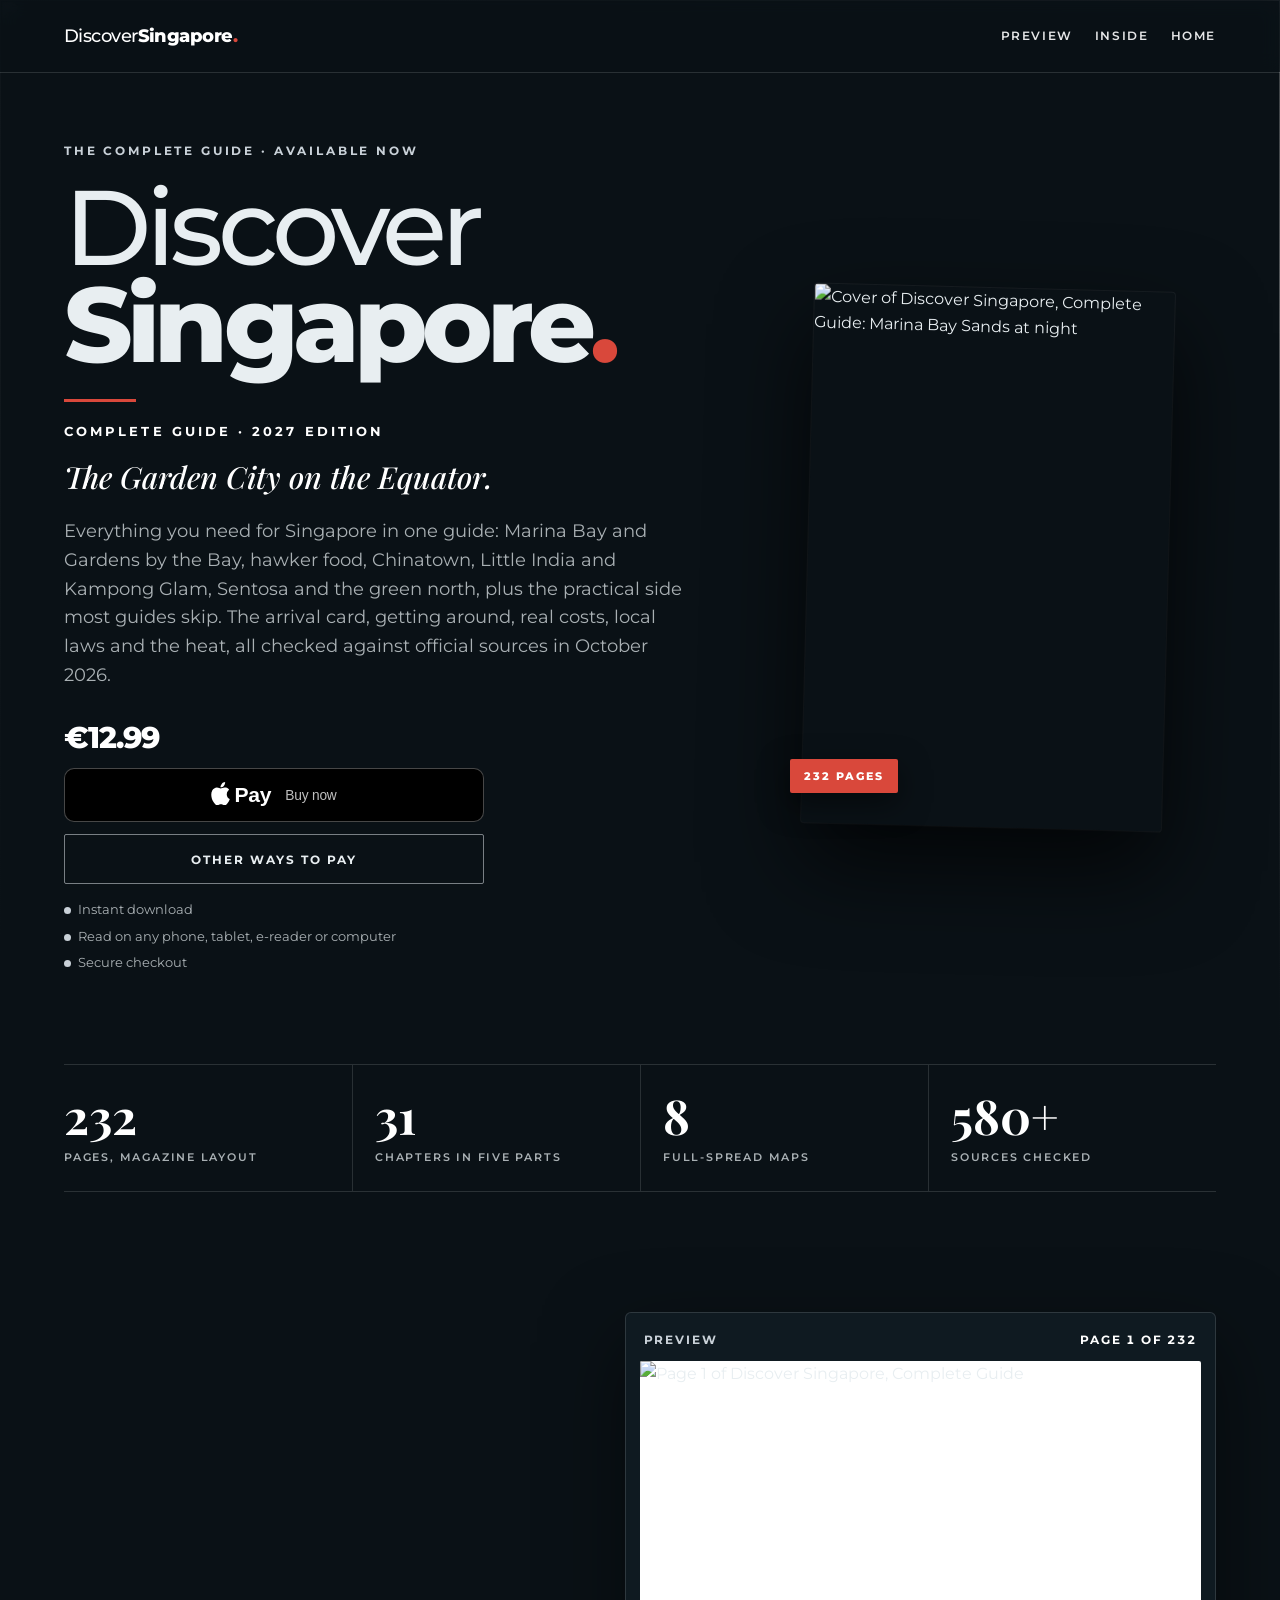
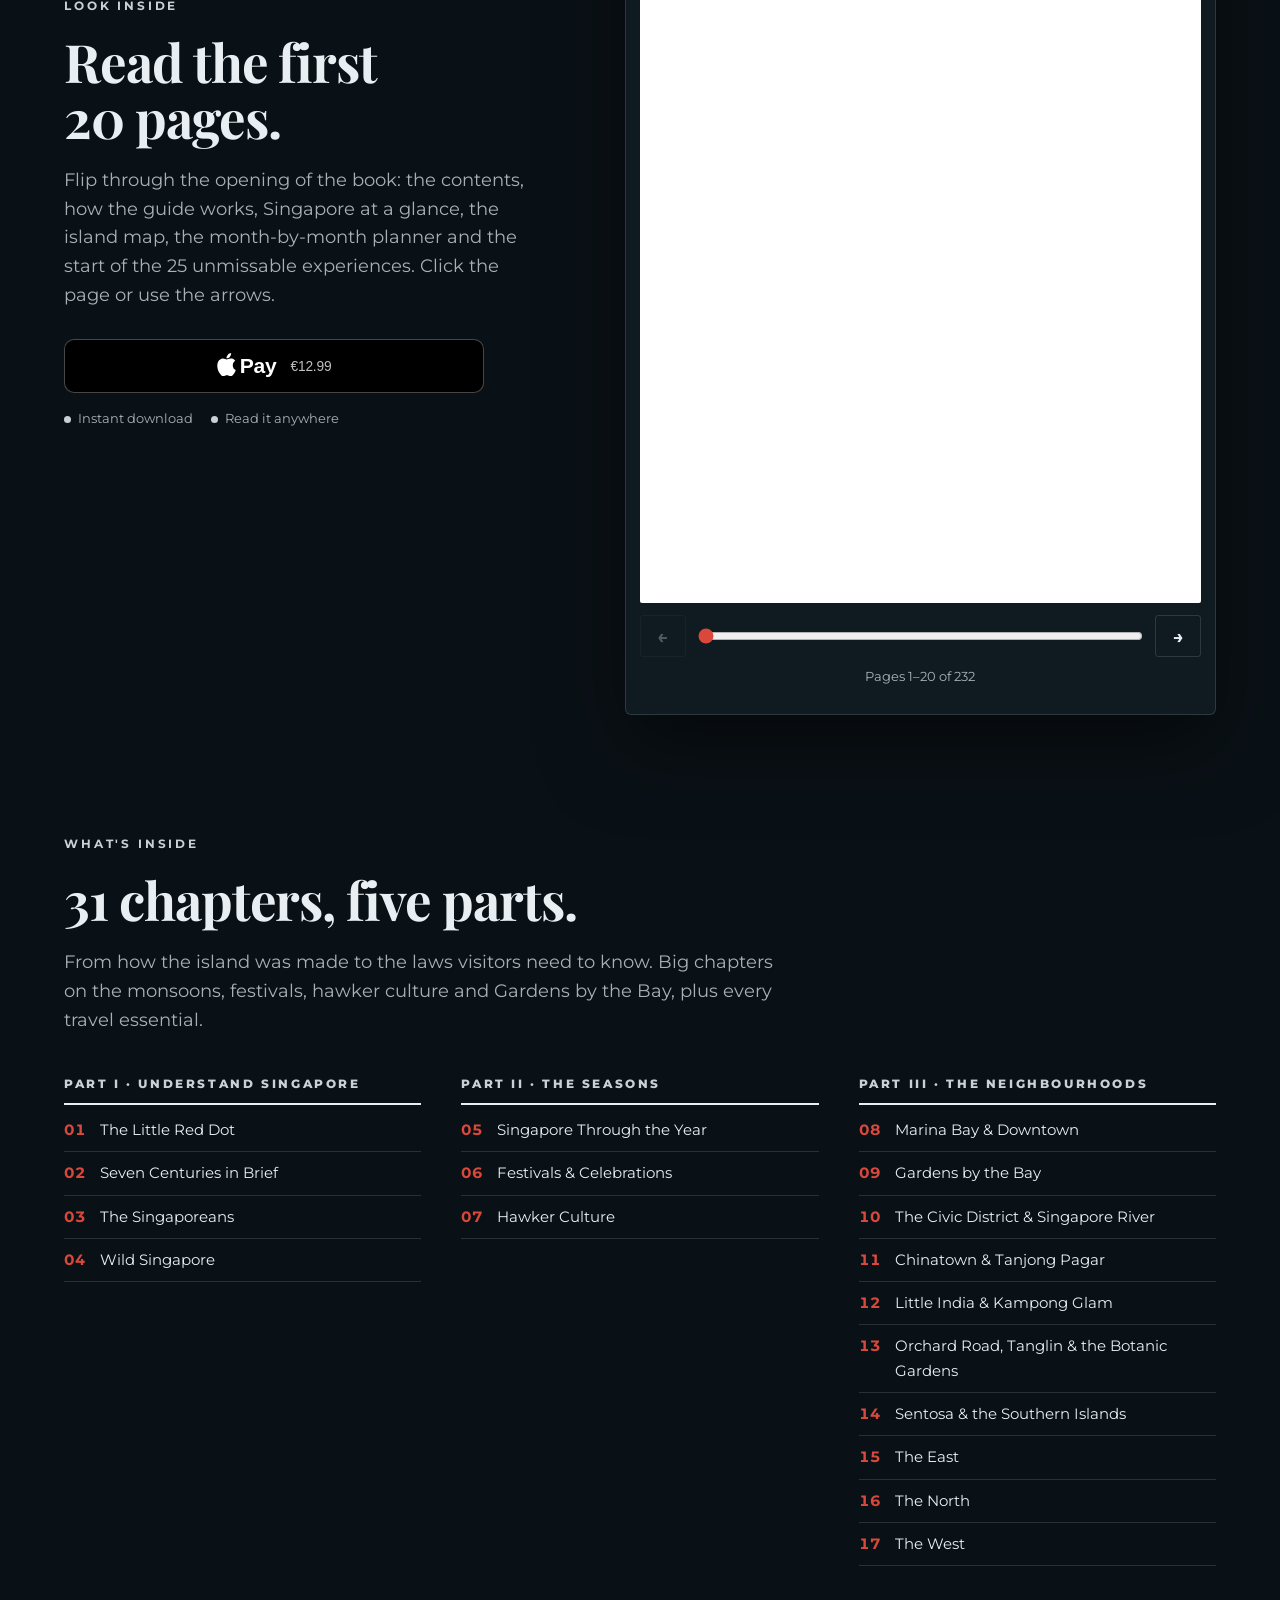
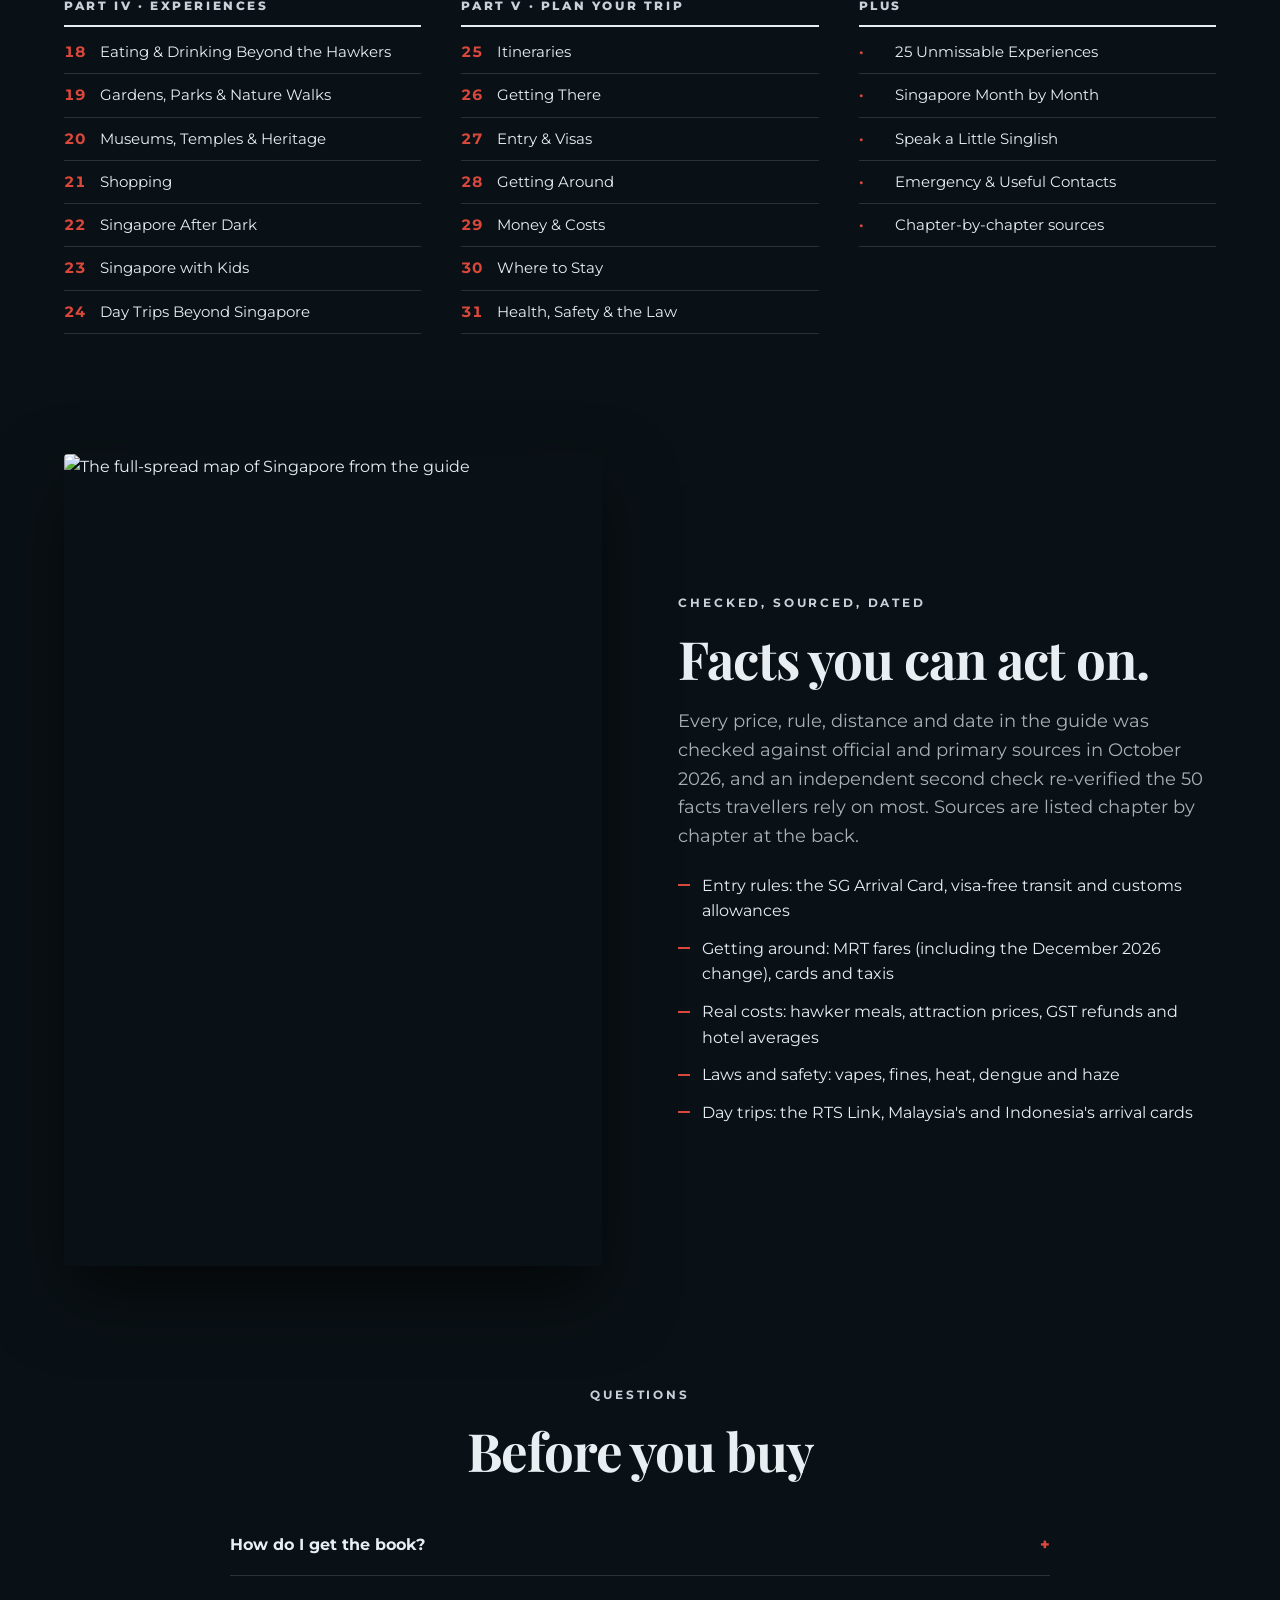
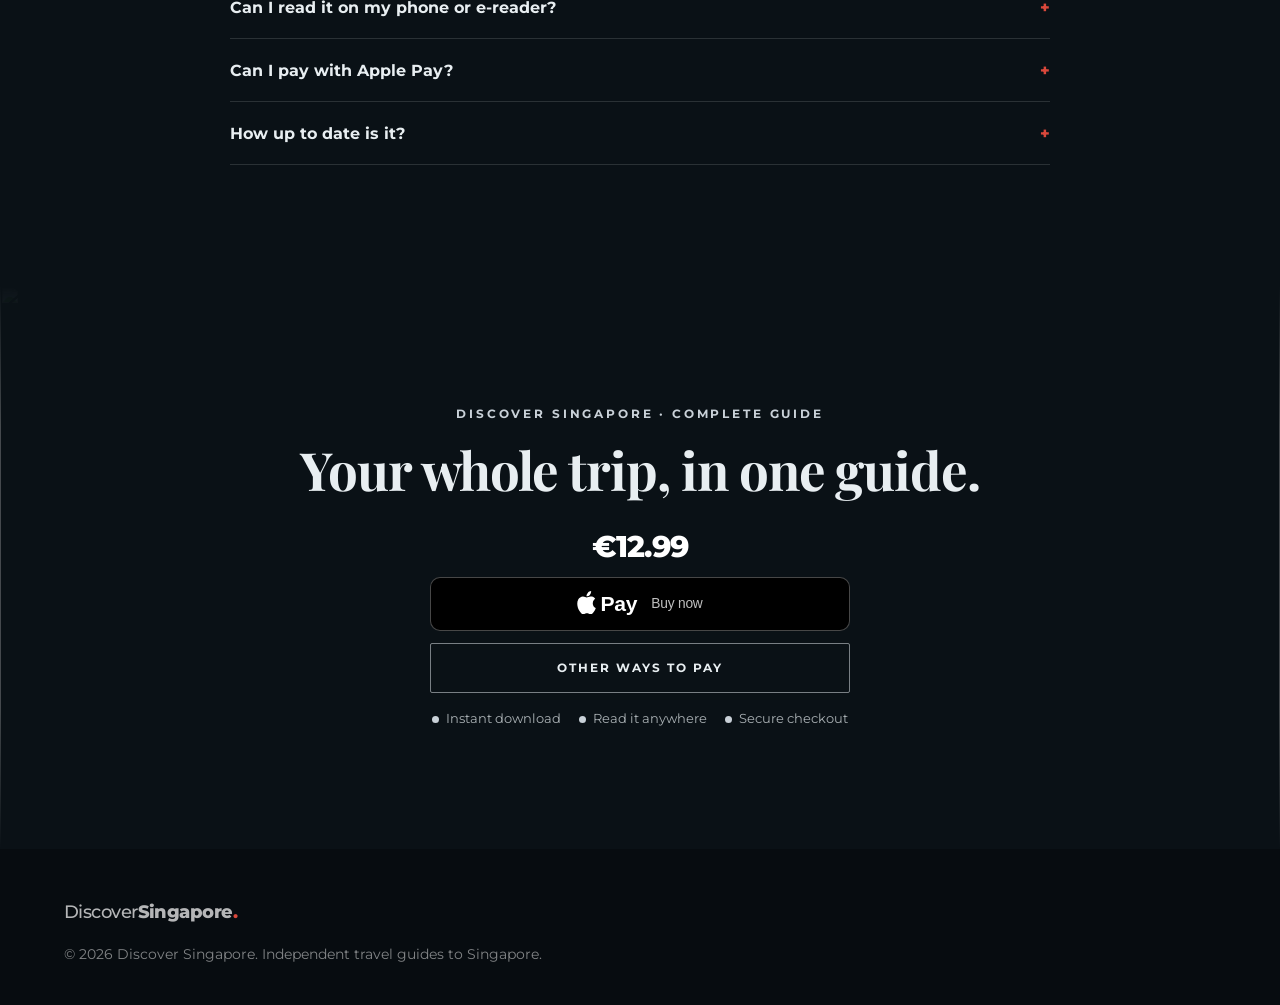
==== commit 1e2dbfa9: "Final edition: 232 pages, Parts I-V" ====
--- a/complete-guide.html
+++ b/complete-guide.html
@@ -4,10 +4,10 @@
 <meta charset="utf-8">
 <meta name="viewport" content="width=device-width, initial-scale=1, viewport-fit=cover">
 <title>Discover Singapore Complete Guide</title>
-<meta name="description" content="Discover Singapore, the Complete Guide (2027 Edition): 236 pages, 31 chapters and 8 full-spread maps, fact-checked against official sources. Instant download.">
+<meta name="description" content="Discover Singapore, the Complete Guide (2027 Edition): 232 pages, 31 chapters and 8 full-spread maps, fact-checked against official sources. Instant download.">
 <link rel="canonical" href="https://discoversingapore.org/complete-guide.html">
 <meta property="og:title" content="Discover Singapore · The Complete Guide 2027">
-<meta property="og:description" content="236 pages, 31 chapters, 8 full-spread maps. Fact-checked against official sources. Instant download.">
+<meta property="og:description" content="232 pages, 31 chapters, 8 full-spread maps. Fact-checked against official sources. Instant download.">
 <meta property="og:image" content="https://discoversingapore.org/assets/img/cover-guide-900.jpg">
 <link href="https://fonts.googleapis.com/css2?family=Montserrat:wght@400;500;600;700;800&amp;family=Playfair+Display:ital,wght@0,600;0,700;1,500&amp;display=swap" rel="stylesheet">
 <style>
@@ -195,14 +195,14 @@
       </div>
       <div class="hero-cover">
         <img src="assets/img/cover-guide-900.jpg" srcset="assets/img/cover-guide-500.jpg 500w, assets/img/cover-guide-900.jpg 900w" sizes="(min-width: 900px) 360px, 70vw" alt="Cover of Discover Singapore, Complete Guide: Marina Bay Sands at night" width="900" height="1348">
-        <span class="badge">236 pages</span>
+        <span class="badge">232 pages</span>
       </div>
     </div>
   </section>
 
   <section class="container">
     <div class="facts">
-      <div><strong>236</strong><span>pages, magazine layout</span></div>
+      <div><strong>232</strong><span>pages, magazine layout</span></div>
       <div><strong>31</strong><span>chapters in five parts</span></div>
       <div><strong>8</strong><span>full-spread maps</span></div>
       <div><strong>580+</strong><span>sources checked</span></div>
@@ -221,7 +221,7 @@
         </div>
       </div>
       <div class="viewer" aria-label="Book preview">
-        <div class="viewer-bar"><span class="tag">Preview</span><output id="pvCount" aria-live="polite">Page 1 of 236</output></div>
+        <div class="viewer-bar"><span class="tag">Preview</span><output id="pvCount" aria-live="polite">Page 1 of 232</output></div>
         <div class="stage" id="pvStage" title="Click to turn the page">
           <img id="pvImg" src="assets/img/preview/p01.jpg" alt="Page 1 of Discover Singapore, Complete Guide" width="900" height="1359">
           <div class="end" id="pvEnd" hidden>
@@ -236,7 +236,7 @@
           <input id="pvRange" type="range" min="1" max="21" value="1" aria-label="Go to page">
           <button id="pvNext" type="button" aria-label="Next page">→</button>
         </div>
-        <p class="preview-note">Pages 1–20 of 236</p>
+        <p class="preview-note">Pages 1–20 of 232</p>
       </div>
     </div>
   </section>
@@ -247,11 +247,11 @@
       <h2>31 chapters, five parts.</h2>
       <p class="lead">From how the island was made to the laws visitors need to know. Big chapters on the monsoons, festivals, hawker culture and Gardens by the Bay, plus every travel essential.</p>
       <div class="parts">
-        <div class="part"><h3>1 · Understand Singapore</h3><ol><li><b>01</b>The Little Red Dot</li><li><b>02</b>Seven Centuries in Brief</li><li><b>03</b>The Singaporeans</li><li><b>04</b>Wild Singapore</li></ol></div>
-        <div class="part"><h3>2 · The Seasons</h3><ol><li><b>05</b>Singapore Through the Year</li><li><b>06</b>Festivals &amp; Celebrations</li><li><b>07</b>Hawker Culture</li></ol></div>
-        <div class="part"><h3>3 · The Neighbourhoods</h3><ol><li><b>08</b>Marina Bay &amp; Downtown</li><li><b>09</b>Gardens by the Bay</li><li><b>10</b>The Civic District &amp; Singapore River</li><li><b>11</b>Chinatown &amp; Tanjong Pagar</li><li><b>12</b>Little India &amp; Kampong Glam</li><li><b>13</b>Orchard Road, Tanglin &amp; the Botanic Gardens</li><li><b>14</b>Sentosa &amp; the Southern Islands</li><li><b>15</b>The East</li><li><b>16</b>The North</li><li><b>17</b>The West</li></ol></div>
-        <div class="part"><h3>4 · Experiences</h3><ol><li><b>18</b>Eating &amp; Drinking Beyond the Hawkers</li><li><b>19</b>Gardens, Parks &amp; Nature Walks</li><li><b>20</b>Museums, Temples &amp; Heritage</li><li><b>21</b>Shopping</li><li><b>22</b>Singapore After Dark</li><li><b>23</b>Singapore with Kids</li><li><b>24</b>Day Trips Beyond Singapore</li></ol></div>
-        <div class="part"><h3>5 · Plan Your Trip</h3><ol><li><b>25</b>Itineraries</li><li><b>26</b>Getting There</li><li><b>27</b>Entry &amp; Visas</li><li><b>28</b>Getting Around</li><li><b>29</b>Money &amp; Costs</li><li><b>30</b>Where to Stay</li><li><b>31</b>Health, Safety &amp; the Law</li></ol></div>
+        <div class="part"><h3>Part I · Understand Singapore</h3><ol><li><b>01</b>The Little Red Dot</li><li><b>02</b>Seven Centuries in Brief</li><li><b>03</b>The Singaporeans</li><li><b>04</b>Wild Singapore</li></ol></div>
+        <div class="part"><h3>Part II · The Seasons</h3><ol><li><b>05</b>Singapore Through the Year</li><li><b>06</b>Festivals &amp; Celebrations</li><li><b>07</b>Hawker Culture</li></ol></div>
+        <div class="part"><h3>Part III · The Neighbourhoods</h3><ol><li><b>08</b>Marina Bay &amp; Downtown</li><li><b>09</b>Gardens by the Bay</li><li><b>10</b>The Civic District &amp; Singapore River</li><li><b>11</b>Chinatown &amp; Tanjong Pagar</li><li><b>12</b>Little India &amp; Kampong Glam</li><li><b>13</b>Orchard Road, Tanglin &amp; the Botanic Gardens</li><li><b>14</b>Sentosa &amp; the Southern Islands</li><li><b>15</b>The East</li><li><b>16</b>The North</li><li><b>17</b>The West</li></ol></div>
+        <div class="part"><h3>Part IV · Experiences</h3><ol><li><b>18</b>Eating &amp; Drinking Beyond the Hawkers</li><li><b>19</b>Gardens, Parks &amp; Nature Walks</li><li><b>20</b>Museums, Temples &amp; Heritage</li><li><b>21</b>Shopping</li><li><b>22</b>Singapore After Dark</li><li><b>23</b>Singapore with Kids</li><li><b>24</b>Day Trips Beyond Singapore</li></ol></div>
+        <div class="part"><h3>Part V · Plan Your Trip</h3><ol><li><b>25</b>Itineraries</li><li><b>26</b>Getting There</li><li><b>27</b>Entry &amp; Visas</li><li><b>28</b>Getting Around</li><li><b>29</b>Money &amp; Costs</li><li><b>30</b>Where to Stay</li><li><b>31</b>Health, Safety &amp; the Law</li></ol></div>
         <div class="part"><h3>Plus</h3><ol><li><b>·</b>25 Unmissable Experiences</li><li><b>·</b>Singapore Month by Month</li><li><b>·</b>Speak a Little Singlish</li><li><b>·</b>Emergency &amp; Useful Contacts</li><li><b>·</b>Chapter-by-chapter sources</li></ol></div>
       </div>
     </div>
@@ -313,7 +313,7 @@
 <script>
 (function () {
   "use strict";
-  var TOTAL = 236, PREVIEW = 20, page = 1;
+  var TOTAL = 232, PREVIEW = 20, page = 1;
   var img = document.getElementById("pvImg"), end = document.getElementById("pvEnd");
   var count = document.getElementById("pvCount"), range = document.getElementById("pvRange");
   var prev = document.getElementById("pvPrev"), next = document.getElementById("pvNext");
